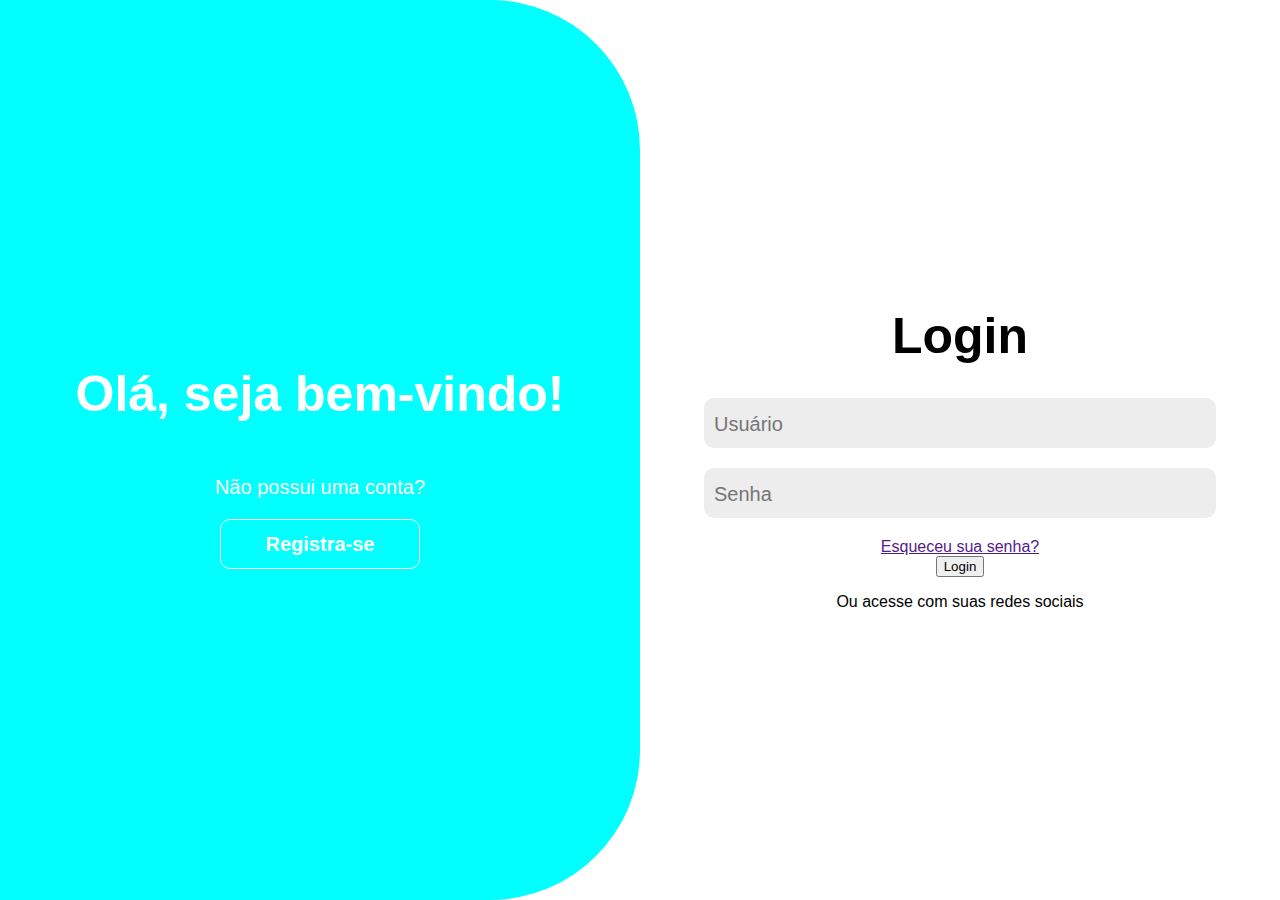
==== projeto-aula-5/index.html @ f2390615 "projeto-aula-5" ====
<!DOCTYPE html>
<html lang="en">
<head>
    <meta charset="UTF-8">
    <meta name="viewport" content="width=device-width, initial-scale=1.0">
    <link rel="stylesheet" href="https://cdnjs.cloudflare.com/ajax/libs/font-awesome/6.7.0/css/all.min.css" 
    integrity="sha512-9xKTRVabjVeZmc+GUW8GgSmcREDunMM+Dt/GrzchfN8tkwHizc5RP4Ok/MXFFy5rIjJjzhndFScTceq5e6GvVQ==" 
    crossorigin="anonymous" referrerpolicy="no-referrer" />
    <link rel="stylesheet" href="style.css">
    <title>Document</title>
</head>
<body>
    <div class="container">
        <div class="esquerda">
            <h1>Olá, seja bem-vindo!</h1>
            <p>Não possui uma conta?</p>
            <button>Registra-se</button>
        </div>
        <div class="direita">
            <h1>Login</h1>
            <div class="inp">
                <div class="campo">
                    <input type="text" placeholder="Usuário">
                </div>
                <div class="icone">
                    <i class="fa-solid fa-user"></i>
                </div>
            </div>
            <div class="inp">
                <div class="campo">
                    <input type="password" placeholder="Senha">
                </div>
                <div class="icone">
                    <i class="fa-solid fa-lock"></i>
                </div>
            </div>
            <a href="">Esqueceu sua senha?</a>
            <button>Login</button>
            <p>Ou acesse com suas redes sociais</p>
            <div class="opcoes">
                <!--opcao*4-->
                <div class="opcao"><i class="fa-brands fa-google"></i></div>
                <div class="opcao"><i class="fa-brands fa-facebook"></i></div>
                <div class="opcao"><i class="fa-brands fa-github"></i></div>
                <div class="opcao"><i class="fa-brands fa-linkedin-in"></i></div>
            </div>
        </div>
    </div>
</body>
</html>
---- projeto-aula-5/style.css ----
body{
    margin: 0;
    padding: 0;
    font-family: sans-serif;
}

.container{
    width: 100%;
    height: 100vh;
    display: flex;
}

.container .esquerda{
    width: 50%;
    height: 100%;
    background-color: aqua;
    border-top-right-radius: 150px;
    border-bottom-right-radius: 150px;
    color: white;
    display: flex;
    align-items: center;
    justify-content: center;
    flex-direction: column;
}

.container .esquerda h1{
    font-size: 50px;
}

.container .esquerda p{
    font-size: 20px;
}

.container .esquerda button{
    width: 200px;
    height: 50px;
    border: 1px solid white;
    background-color: transparent;
    color: white;
    font-size: 20px;
    border-radius: 10px;
    cursor: pointer;
    font-weight: bold;
}

.container .direita{
    width: 50%;
    height: 100%;
    display: flex;
    align-items: center;
    justify-content: center;
    flex-direction: column;
}

.container .direita h1{
    font-size: 50px;
}

.container .direita .inp{
    width: 80%;
    height: 50px;
    display: flex;
    background-color: #EDEDED;
    margin-bottom: 20px;
    border-radius: 10px;
}

.container .direita .inp .campo{
    width: 80%;
    height: 100%;
}

.container .direita .inp .campo input{
    width: 100%;
    height: 100%;
    border: none;
    background-color: transparent;
    border-radius: 10px;
    padding-left: 10px;
    font-size: 20px;
    overflow: none;
}

.container .direita .inp .icone{
    width: 10%;
    height: 100%;
    display: flex;
    align-items: center;
    justify-content: center;
    font-size: 18px;
    color: #7c7c7c;
}
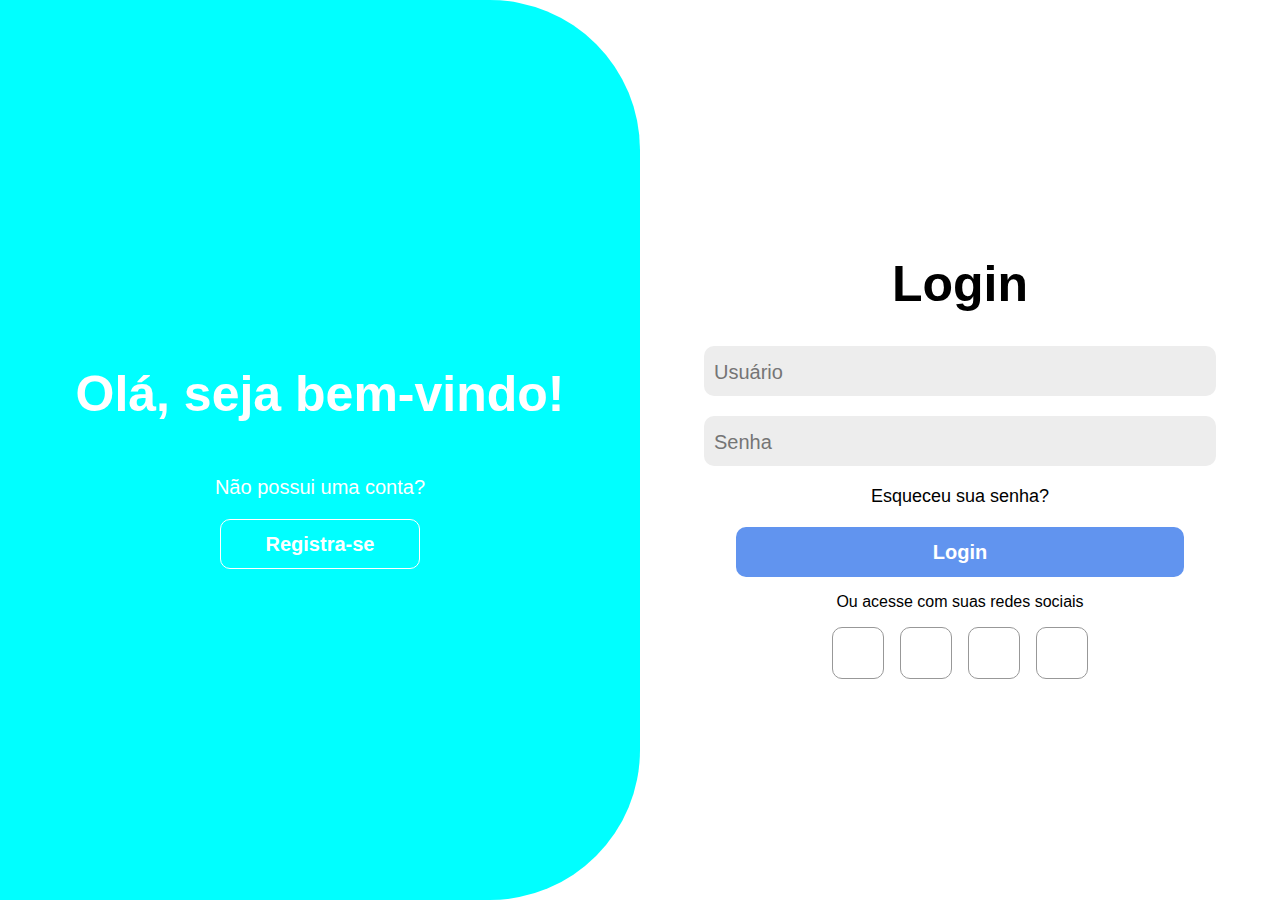
==== commit dbba7728: "sobe" ====
--- a/projeto-aula-5/index.html
+++ b/projeto-aula-5/index.html
@@ -1,5 +1,5 @@
 <!DOCTYPE html>
-<html lang="en">
+<html lang="pt-br">
 <head>
     <meta charset="UTF-8">
     <meta name="viewport" content="width=device-width, initial-scale=1.0">
--- a/projeto-aula-5/style.css
+++ b/projeto-aula-5/style.css
@@ -90,4 +90,83 @@
     justify-content: center;
     font-size: 18px;
     color: #7c7c7c;
+}
+
+.container .direita a{
+    text-decoration: none;
+    color: black;
+    font-size: 18px;
+}
+
+.container .direita button{
+    width: 70%;
+    height: 50px;
+    border: none;
+    background-color:#6194EF;
+    color: white;
+    font-size: 20px;
+    border-radius: 10px;
+    cursor: pointer;
+    font-weight: bold;
+    margin-top: 20px;
+}
+
+.container .direita .opcoes{
+    display: flex;
+    width: 40%;
+    justify-content: space-between;
+}
+
+.container .direita .opcoes .opcao{
+    width: 50px;
+    height: 50px;
+    border: 1px solid #989898;
+    border-radius: 10px;
+    display: flex;
+    align-items: center;
+    justify-content: center;
+    font-size: 20px;
+}
+
+/* Responsividade */
+@media (max-width: 767px) {
+    .container{
+        flex-direction: column;
+}
+
+.container .esquerda{
+    width: 100%;
+    height: 25%;
+    border-top-right-radius: 0px;
+    border-bottom-right-radius: 50px;
+    border-bottom-left-radius: 50px;
+}
+
+.container .esquerda h1{
+    font-size: 30px;
+}
+
+.container .esquerda p{
+    font-size: 30px;
+}
+
+.container .direita{
+    width: 100%;
+    height: 75%;
+}
+
+.container .direita .inp{
+    width: 90%;
+}
+
+.container .direita .opcoes{
+    width: 60%;
+}
+}
+
+
+@media (max-width: 1023px) {
+    .container .direita .opcoes{
+        width: 50px;
+    }
 }